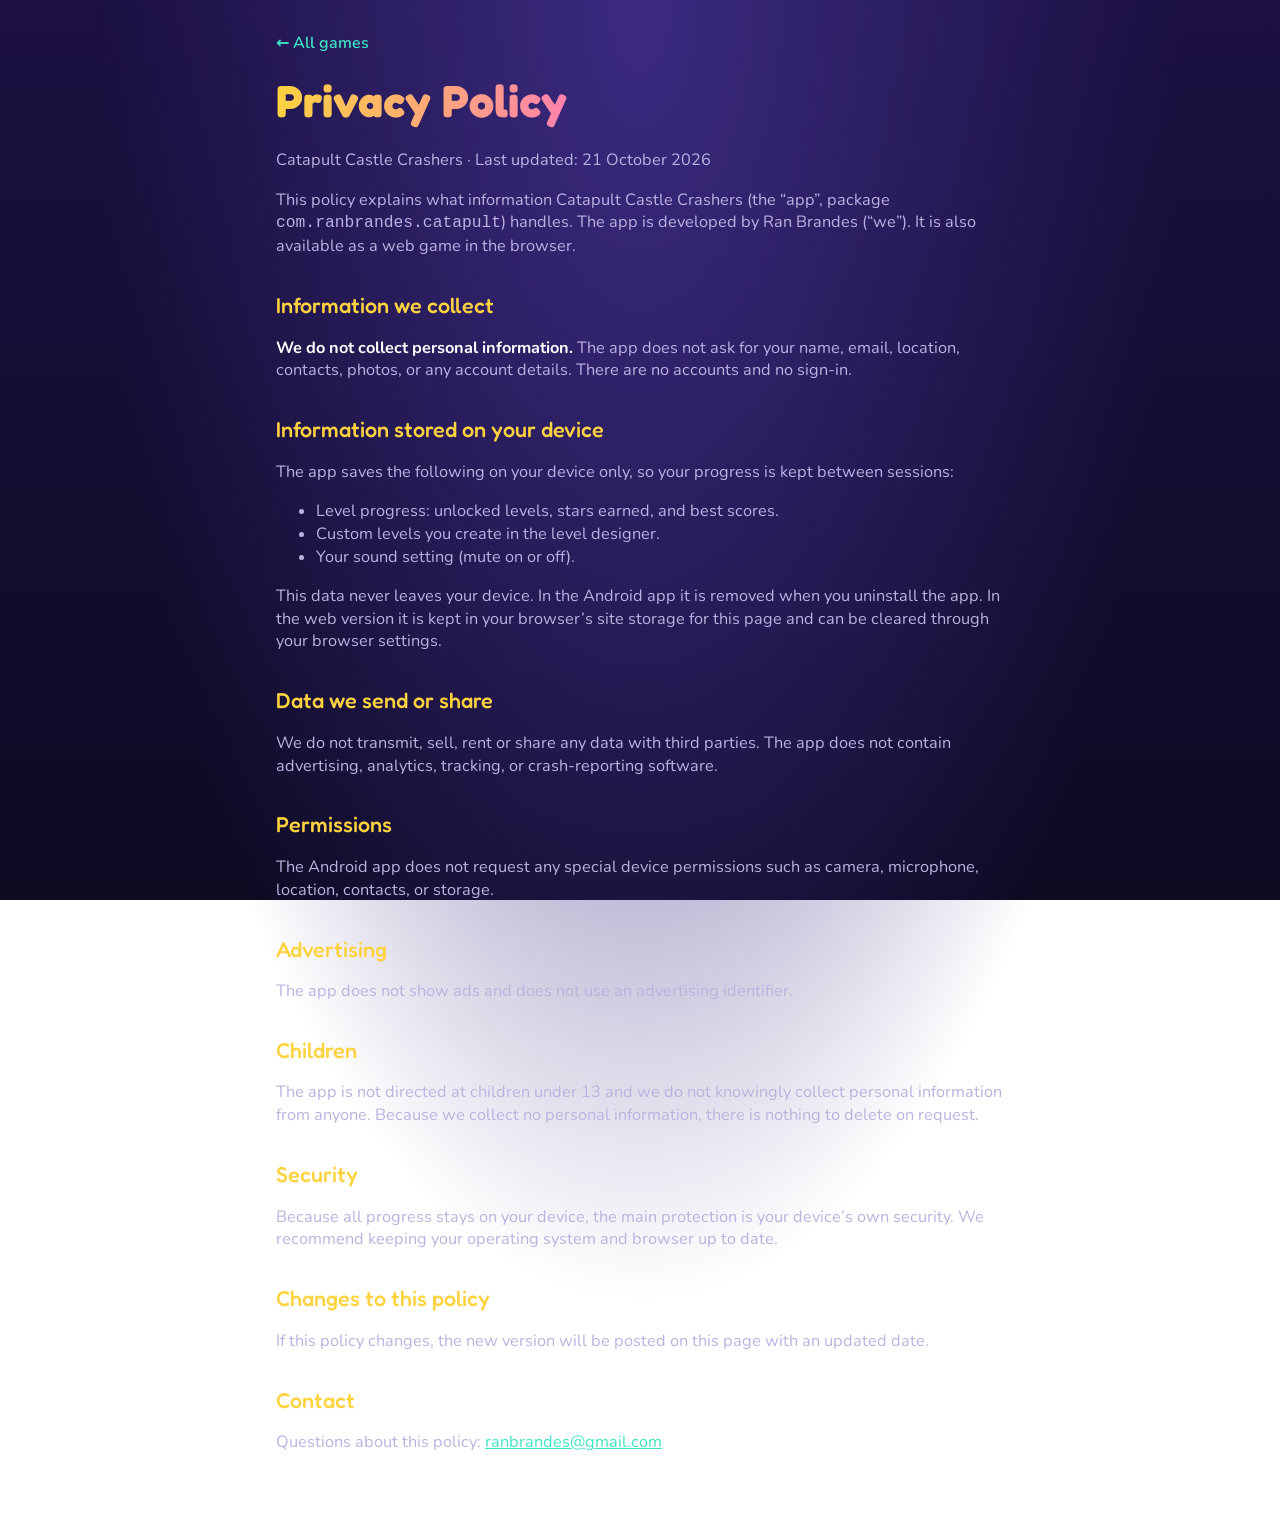
==== privacy/catapult/index.html @ 0e9d1f5c "Merge branch 'privacy-catapult'" ====
<!doctype html>
<html lang="en">
<head>
  <meta charset="utf-8">
  <meta name="viewport" content="width=device-width, initial-scale=1">
  <title>Privacy Policy: Catapult Castle Crashers</title>
  <meta name="description" content="Privacy policy for Catapult Castle Crashers, a physics catapult game by Ran Brandes.">
  <link rel="preconnect" href="https://fonts.googleapis.com">
  <link rel="preconnect" href="https://fonts.gstatic.com" crossorigin>
  <link href="https://fonts.googleapis.com/css2?family=Fredoka:wght@500;700&family=Nunito:wght@400;600;800&display=swap" rel="stylesheet">
  <link rel="stylesheet" href="../../style.css">
  <style>
    .policy {
      max-width: 760px;
      margin: 0 auto;
      padding: 32px 16px 64px;
      color: var(--text);
    }
    .policy h1 {
      font-family: "Fredoka", "Nunito", sans-serif;
      font-weight: 700;
      font-size: clamp(2rem, 6vw, 2.8rem);
      margin: 0 0 8px;
      background: linear-gradient(90deg, var(--accent-2), var(--accent-1), var(--accent-3));
      -webkit-background-clip: text;
      background-clip: text;
      color: transparent;
    }
    .policy h2 {
      font-family: "Fredoka", "Nunito", sans-serif;
      font-weight: 500;
      font-size: 1.35rem;
      color: var(--accent-2);
      margin: 32px 0 8px;
    }
    .policy p, .policy li {
      color: var(--muted);
      font-size: 1.02rem;
    }
    .policy strong {
      color: var(--text);
    }
    .policy a {
      color: var(--accent-3);
    }
    .meta {
      color: var(--muted);
      font-size: 0.95rem;
    }
    .back {
      display: inline-block;
      margin-bottom: 16px;
      color: var(--accent-3);
      text-decoration: none;
      font-weight: 600;
    }
  </style>
</head>
<body>
  <main class="policy">
    <a class="back" href="../../">&larr; All games</a>

    <h1>Privacy Policy</h1>
    <p class="meta">Catapult Castle Crashers &middot; Last updated: 21 October 2026</p>

    <p>
      This policy explains what information Catapult Castle Crashers (the &ldquo;app&rdquo;, package
      <code>com.ranbrandes.catapult</code>) handles. The app is developed by Ran Brandes (&ldquo;we&rdquo;).
      It is also available as a web game in the browser.
    </p>

    <h2>Information we collect</h2>
    <p><strong>We do not collect personal information.</strong> The app does not ask for your name, email,
      location, contacts, photos, or any account details. There are no accounts and no sign-in.</p>

    <h2>Information stored on your device</h2>
    <p>The app saves the following on your device only, so your progress is kept between sessions:</p>
    <ul>
      <li>Level progress: unlocked levels, stars earned, and best scores.</li>
      <li>Custom levels you create in the level designer.</li>
      <li>Your sound setting (mute on or off).</li>
    </ul>
    <p>This data never leaves your device. In the Android app it is removed when you uninstall the app.
      In the web version it is kept in your browser&rsquo;s site storage for this page and can be cleared
      through your browser settings.</p>

    <h2>Data we send or share</h2>
    <p>We do not transmit, sell, rent or share any data with third parties. The app does not contain
      advertising, analytics, tracking, or crash-reporting software.</p>

    <h2>Permissions</h2>
    <p>The Android app does not request any special device permissions such as camera, microphone,
      location, contacts, or storage.</p>

    <h2>Advertising</h2>
    <p>The app does not show ads and does not use an advertising identifier.</p>

    <h2>Children</h2>
    <p>The app is not directed at children under 13 and we do not knowingly collect personal information
      from anyone. Because we collect no personal information, there is nothing to delete on request.</p>

    <h2>Security</h2>
    <p>Because all progress stays on your device, the main protection is your device&rsquo;s own security.
      We recommend keeping your operating system and browser up to date.</p>

    <h2>Changes to this policy</h2>
    <p>If this policy changes, the new version will be posted on this page with an updated date.</p>

    <h2>Contact</h2>
    <p>Questions about this policy: <a href="mailto:ranbrandes@gmail.com">ranbrandes@gmail.com</a></p>
  </main>
</body>
</html>
---- style.css ----
:root {
  --bg-1: #1b1041;
  --bg-2: #0d0a22;
  --surface: #221650;
  --text: #ffffff;
  --muted: #b9b3e0;
  --accent-1: #ff6ec7;
  --accent-2: #ffd23f;
  --accent-3: #3ee6c4;
  --radius: 18px;
}

* {
  box-sizing: border-box;
}

body {
  margin: 0;
  min-height: 100vh;
  background:
    radial-gradient(ellipse at top, #3b2a80 0%, transparent 60%),
    linear-gradient(180deg, var(--bg-1), var(--bg-2)) fixed;
  color: var(--text);
  font-family: "Nunito", system-ui, -apple-system, "Segoe UI", Roboto, sans-serif;
  line-height: 1.4;
}

/* Hero */

.hero {
  text-align: center;
  padding: 48px 16px 24px;
}

.hero h1 {
  margin: 0;
  font-family: "Fredoka", "Nunito", sans-serif;
  font-weight: 700;
  font-size: clamp(2.5rem, 8vw, 4rem);
  letter-spacing: 1px;
  background: linear-gradient(90deg, var(--accent-2), var(--accent-1), var(--accent-3));
  -webkit-background-clip: text;
  background-clip: text;
  color: transparent;
  filter: drop-shadow(0 4px 12px rgba(255, 110, 199, 0.3));
}

.tagline {
  margin: 12px auto 0;
  max-width: 560px;
  color: var(--muted);
  font-size: 1.05rem;
}

.tagline strong {
  color: var(--accent-3);
}

/* Layout */

main {
  max-width: 1200px;
  margin: 0 auto;
  padding: 8px 16px 48px;
}

.status {
  color: var(--muted);
  margin: 40px 0;
  text-align: center;
  font-size: 1.1rem;
}

.grid {
  list-style: none;
  margin: 0;
  padding: 0;
  display: grid;
  grid-template-columns: repeat(auto-fill, minmax(230px, 1fr));
  gap: 20px;
}

/* Card */

.card {
  position: relative;
  display: flex;
  flex-direction: column;
  height: 100%;
  background: var(--surface);
  border-radius: var(--radius);
  overflow: hidden;
  color: inherit;
  text-decoration: none;
  box-shadow: 0 6px 18px rgba(0, 0, 0, 0.35);
  transition: transform 0.2s ease, box-shadow 0.2s ease;
}

.card:hover,
.card:focus-visible {
  transform: translateY(-6px) scale(1.02);
  box-shadow: 0 16px 32px rgba(255, 110, 199, 0.35);
  outline: none;
}

.thumb {
  position: relative;
  aspect-ratio: 16 / 9;
  background: linear-gradient(135deg, var(--accent-1), #7a5cff 55%, var(--accent-3));
  overflow: hidden;
}

.thumb img {
  position: absolute;
  inset: 0;
  width: 100%;
  height: 100%;
  object-fit: cover;
  transition: transform 0.3s ease;
}

.card:hover .thumb img {
  transform: scale(1.06);
}

.fallback {
  position: absolute;
  inset: 0;
  display: grid;
  place-items: center;
  font-family: "Fredoka", sans-serif;
  font-size: 4rem;
  font-weight: 700;
  color: rgba(255, 255, 255, 0.85);
}

/* Play button overlay */

.play {
  position: absolute;
  top: 50%;
  left: 50%;
  width: 56px;
  height: 56px;
  display: grid;
  place-items: center;
  padding-left: 4px;
  border-radius: 50%;
  background: var(--accent-2);
  color: #1b1041;
  font-size: 1.3rem;
  transform: translate(-50%, -50%) scale(0.6);
  opacity: 0;
  transition: opacity 0.2s ease, transform 0.2s ease;
  box-shadow: 0 6px 16px rgba(0, 0, 0, 0.4);
}

.card:hover .play,
.card:focus-visible .play {
  opacity: 1;
  transform: translate(-50%, -50%) scale(1);
}

/* Info */

.info {
  display: flex;
  align-items: center;
  justify-content: space-between;
  gap: 10px;
  padding: 14px 16px;
}

.title {
  font-family: "Fredoka", sans-serif;
  font-weight: 500;
  font-size: 1.15rem;
  overflow-wrap: anywhere;
}

.tag {
  flex-shrink: 0;
  padding: 4px 10px;
  border-radius: 999px;
  background: rgba(62, 230, 196, 0.15);
  color: var(--accent-3);
  font-size: 0.75rem;
  font-weight: 800;
  text-transform: uppercase;
  letter-spacing: 0.5px;
}

/* Respect reduced motion */

@media (prefers-reduced-motion: reduce) {
  .card,
  .card .thumb img,
  .play {
    transition: none;
  }
}
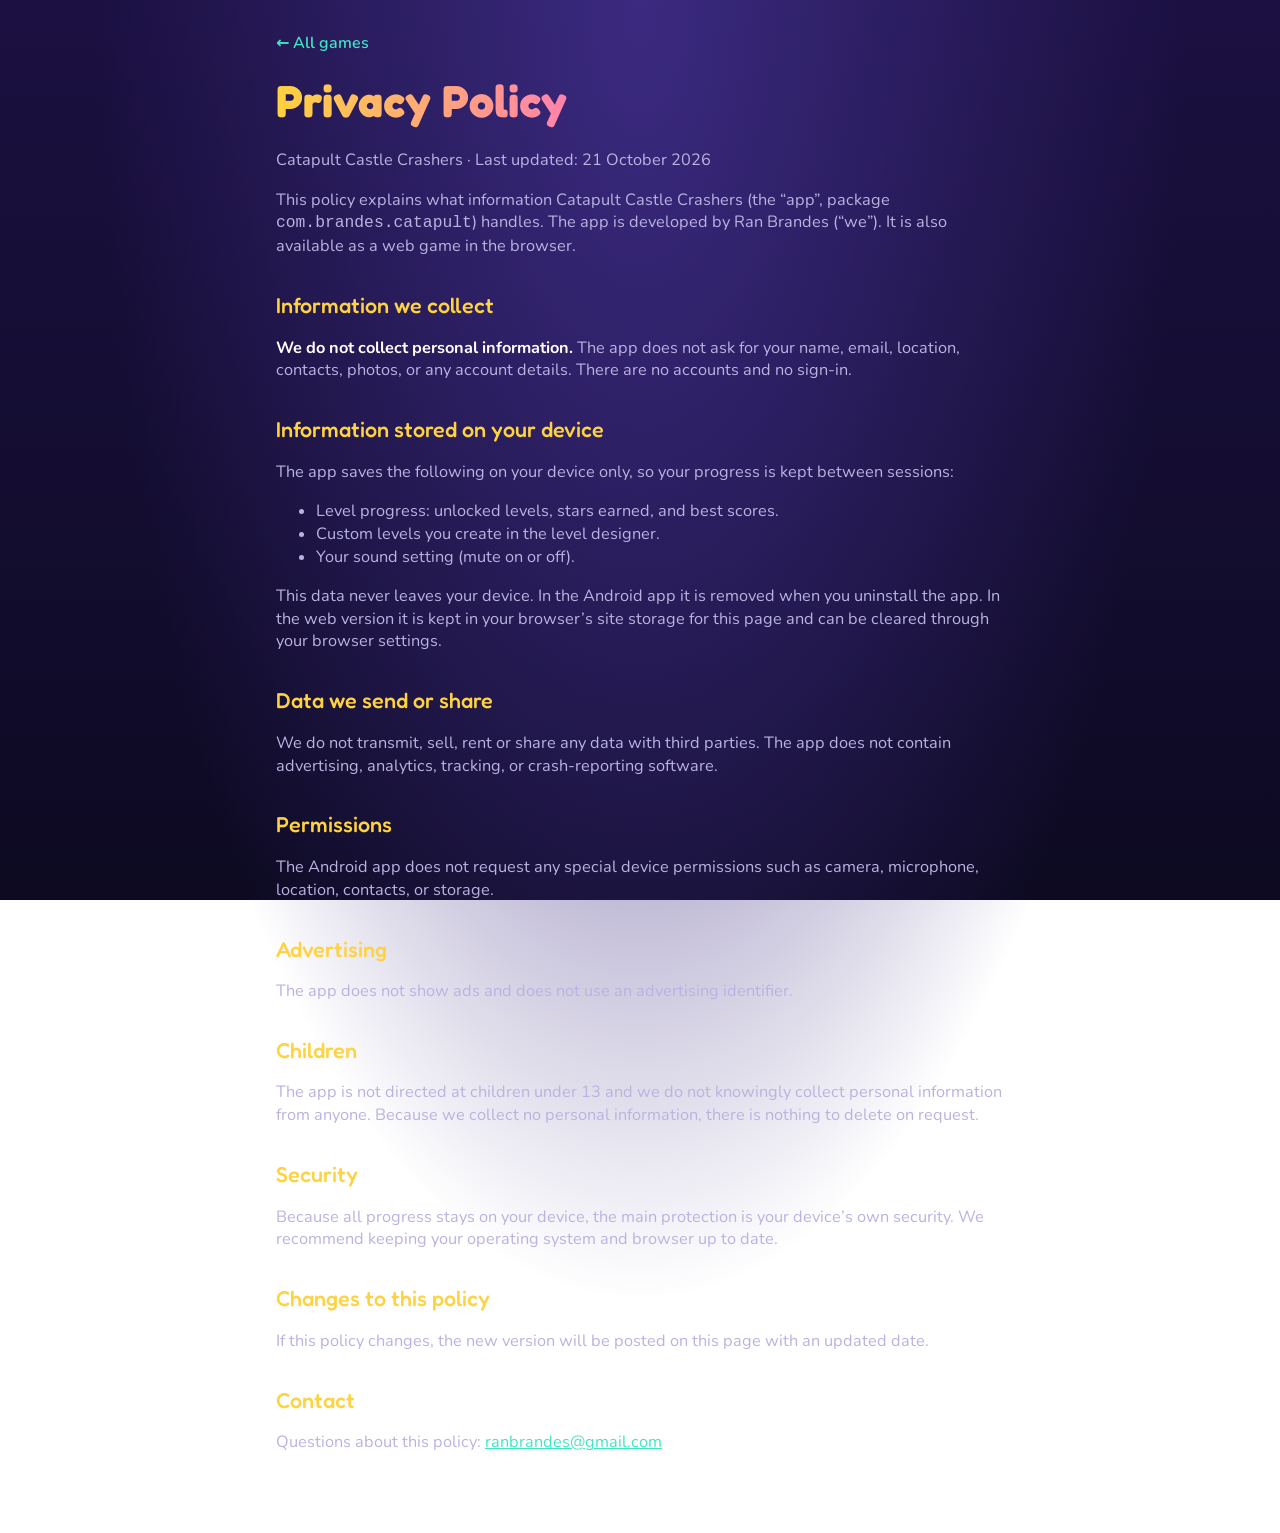
==== commit fc35267c: "Merge branch 'privacy-package'" ====
--- a/privacy/catapult/index.html
+++ b/privacy/catapult/index.html
@@ -65,7 +65,7 @@
 
     <p>
       This policy explains what information Catapult Castle Crashers (the &ldquo;app&rdquo;, package
-      <code>com.ranbrandes.catapult</code>) handles. The app is developed by Ran Brandes (&ldquo;we&rdquo;).
+      <code>com.brandes.catapult</code>) handles. The app is developed by Ran Brandes (&ldquo;we&rdquo;).
       It is also available as a web game in the browser.
     </p>
 
